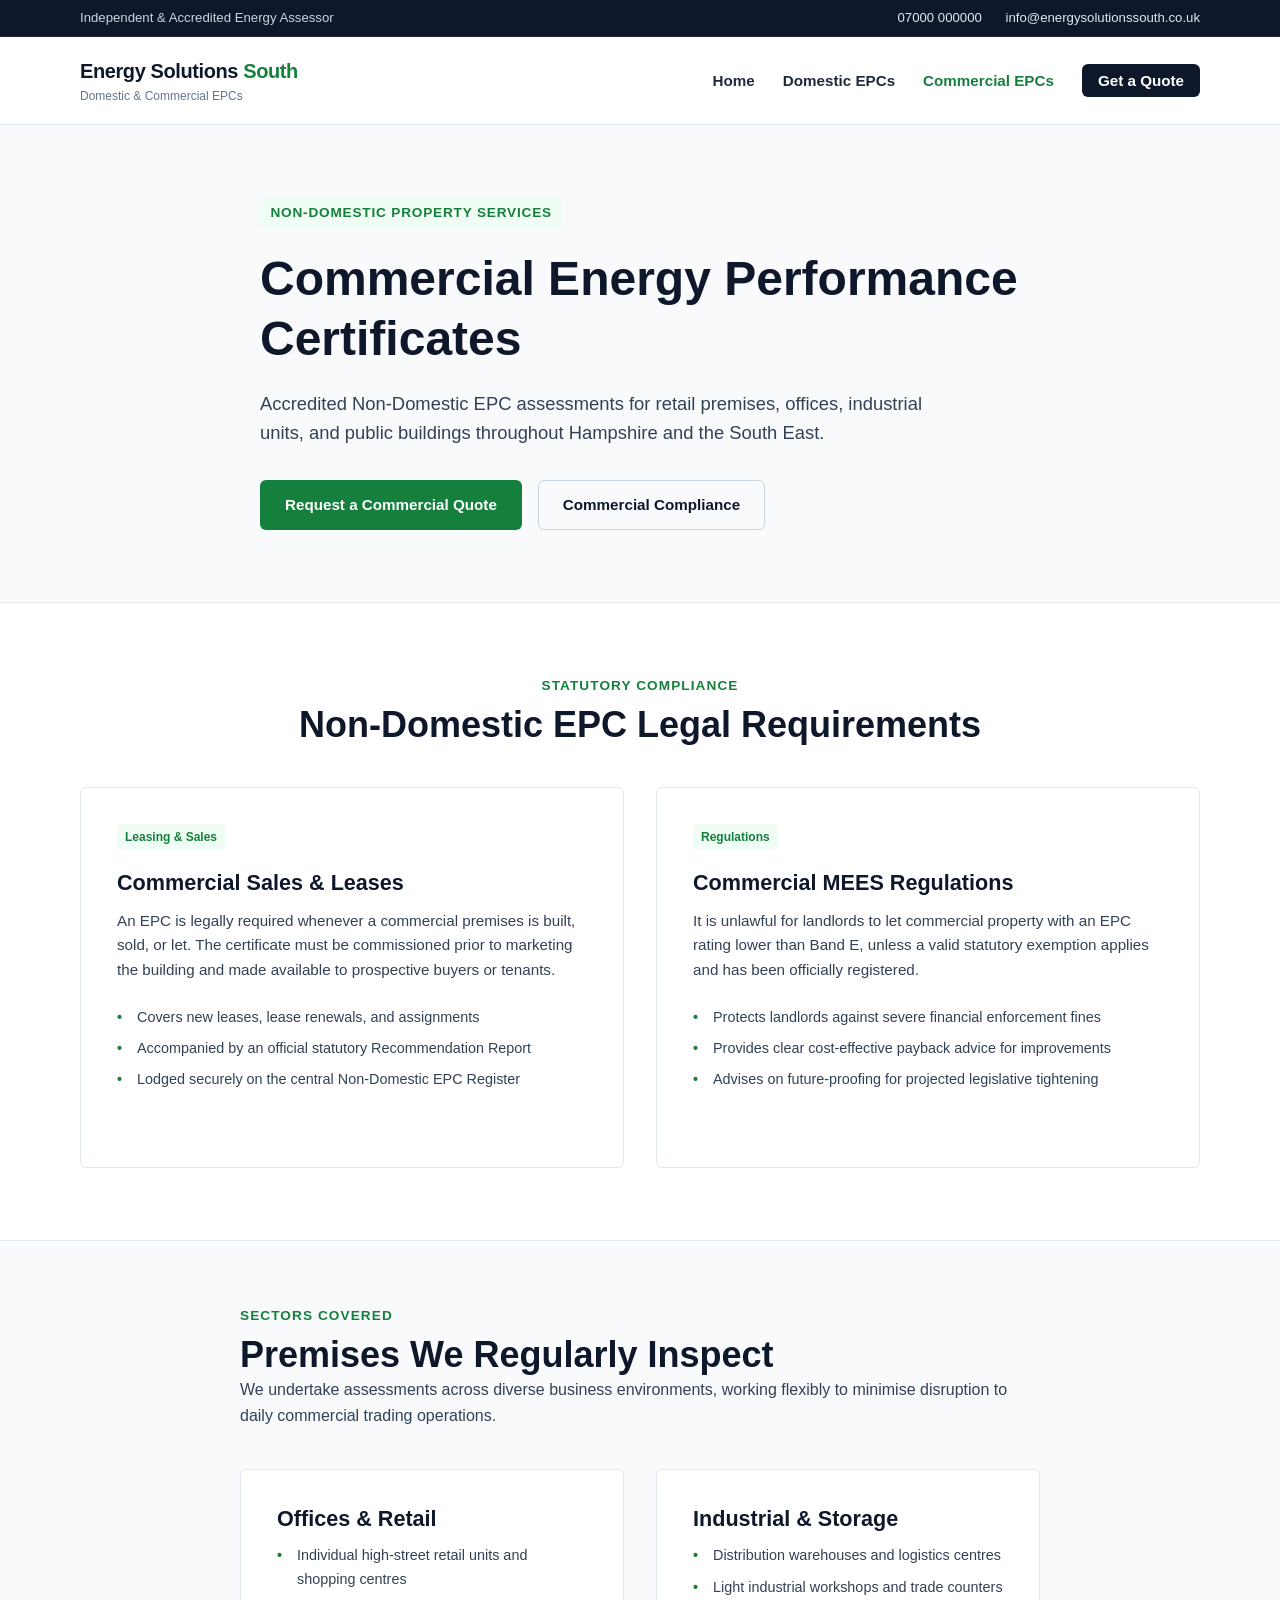
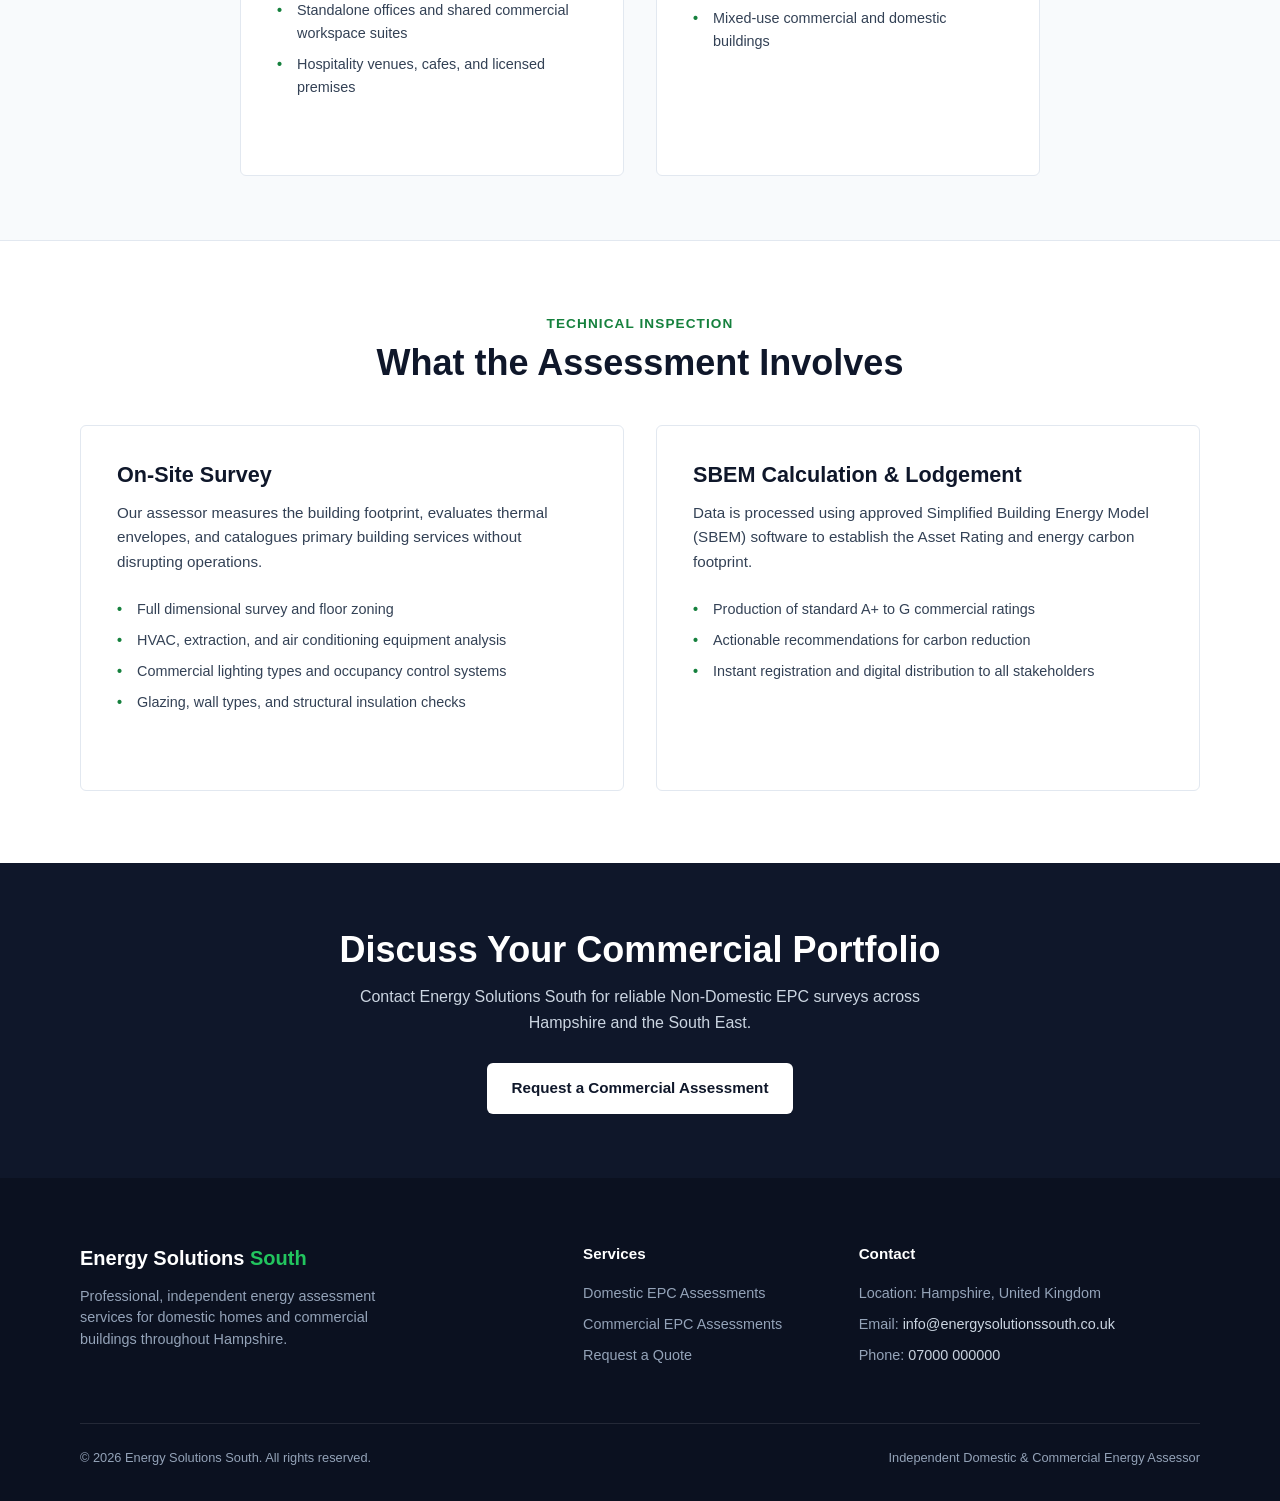
==== commercial-epc.html @ 24cbde12 "feat: initial release of Energy Solutions South website" ====
<!DOCTYPE html>
<html lang="en-GB">
<head>
  <meta charset="UTF-8">
  <meta name="viewport" content="width=device-width, initial-scale=1.0">
  <meta name="description" content="Accredited commercial and non-domestic energy assessments across Hampshire. Reliable commercial EPCs for sales, leases, and statutory MEES compliance.">
  <title>Commercial EPC Assessments | Energy Solutions South</title>
  <link rel="stylesheet" href="css/style.css">
</head>
<body>

  <!-- Top Contact Bar -->
  <div class="top-bar">
    <div class="container top-bar-content">
      <span>Independent & Accredited Energy Assessor</span>
      <div class="top-bar-links">
        <a href="tel:+440000000000">07000 000000</a>
        <a href="mailto:info@energysolutionssouth.co.uk">info@energysolutionssouth.co.uk</a>
      </div>
    </div>
  </div>

  <!-- Primary Navigation -->
  <header class="site-header">
    <div class="container nav-wrapper">
      <a href="index.html" class="brand-logo">
        <span class="brand-title">Energy Solutions <span class="brand-accent">South</span></span>
        <span class="brand-subtitle">Domestic & Commercial EPCs</span>
      </a>

      <button class="nav-toggle" id="navToggle" aria-label="Toggle navigation menu">
        <span></span>
        <span></span>
        <span></span>
      </button>

      <nav class="nav-menu" id="navMenu">
        <ul class="nav-list">
          <li><a href="index.html" class="nav-link">Home</a></li>
          <li><a href="domestic-epc.html" class="nav-link">Domestic EPCs</a></li>
          <li><a href="commercial-epc.html" class="nav-link active">Commercial EPCs</a></li>
          <li><a href="contact.html" class="nav-link nav-cta">Get a Quote</a></li>
        </ul>
      </nav>
    </div>
  </header>

  <main id="main-content">

    <!-- Page Header Hero -->
    <section class="hero">
      <div class="container hero-content">
        <p class="hero-tagline">Non-Domestic Property Services</p>
        <h1>Commercial Energy Performance Certificates</h1>
        <p class="hero-description">
          Accredited Non-Domestic EPC assessments for retail premises, offices, industrial units, and public buildings throughout Hampshire and the South East.
        </p>
        <div class="hero-actions">
          <a href="contact.html" class="btn btn-primary">Request a Commercial Quote</a>
          <a href="#compliance" class="btn btn-secondary">Commercial Compliance</a>
        </div>
      </div>
    </section>

    <!-- Commercial Legal & MEES Overview -->
    <section class="services" id="compliance">
      <div class="container">
        <div class="section-header">
          <p class="section-subtitle">Statutory Compliance</p>
          <h2>Non-Domestic EPC Legal Requirements</h2>
        </div>

        <div class="services-grid">
          <article class="service-card">
            <div class="card-tag">Leasing & Sales</div>
            <h3>Commercial Sales & Leases</h3>
            <p>
              An EPC is legally required whenever a commercial premises is built, sold, or let. The certificate must be commissioned prior to marketing the building and made available to prospective buyers or tenants.
            </p>
            <ul class="service-highlights">
              <li>Covers new leases, lease renewals, and assignments</li>
              <li>Accompanied by an official statutory Recommendation Report</li>
              <li>Lodged securely on the central Non-Domestic EPC Register</li>
            </ul>
          </article>

          <article class="service-card">
            <div class="card-tag">Regulations</div>
            <h3>Commercial MEES Regulations</h3>
            <p>
              It is unlawful for landlords to let commercial property with an EPC rating lower than Band E, unless a valid statutory exemption applies and has been officially registered.
            </p>
            <ul class="service-highlights">
              <li>Protects landlords against severe financial enforcement fines</li>
              <li>Provides clear cost-effective payback advice for improvements</li>
              <li>Advises on future-proofing for projected legislative tightening</li>
            </ul>
          </article>
        </div>
      </div>
    </section>

    <!-- Property Types Assessed -->
    <section class="coverage">
      <div class="container coverage-content">
        <div class="section-header" style="text-align: left;">
          <p class="section-subtitle">Sectors Covered</p>
          <h2>Premises We Regularly Inspect</h2>
          <p>
            We undertake assessments across diverse business environments, working flexibly to minimise disruption to daily commercial trading operations.
          </p>
        </div>

        <div class="services-grid">
          <div class="service-card" style="background: #ffffff;">
            <h3>Offices & Retail</h3>
            <ul class="service-highlights">
              <li>Individual high-street retail units and shopping centres</li>
              <li>Standalone offices and shared commercial workspace suites</li>
              <li>Hospitality venues, cafes, and licensed premises</li>
            </ul>
          </div>

          <div class="service-card" style="background: #ffffff;">
            <h3>Industrial & Storage</h3>
            <ul class="service-highlights">
              <li>Distribution warehouses and logistics centres</li>
              <li>Light industrial workshops and trade counters</li>
              <li>Mixed-use commercial and domestic buildings</li>
            </ul>
          </div>
        </div>
      </div>
    </section>

    <!-- The Commercial Assessment Scope -->
    <section class="services">
      <div class="container">
        <div class="section-header">
          <p class="section-subtitle">Technical Inspection</p>
          <h2>What the Assessment Involves</h2>
        </div>

        <div class="services-grid">
          <article class="service-card">
            <h3>On-Site Survey</h3>
            <p>
              Our assessor measures the building footprint, evaluates thermal envelopes, and catalogues primary building services without disrupting operations.
            </p>
            <ul class="service-highlights">
              <li>Full dimensional survey and floor zoning</li>
              <li>HVAC, extraction, and air conditioning equipment analysis</li>
              <li>Commercial lighting types and occupancy control systems</li>
              <li>Glazing, wall types, and structural insulation checks</li>
            </ul>
          </article>

          <article class="service-card">
            <h3>SBEM Calculation & Lodgement</h3>
            <p>
              Data is processed using approved Simplified Building Energy Model (SBEM) software to establish the Asset Rating and energy carbon footprint.
            </p>
            <ul class="service-highlights">
              <li>Production of standard A+ to G commercial ratings</li>
              <li>Actionable recommendations for carbon reduction</li>
              <li>Instant registration and digital distribution to all stakeholders</li>
            </ul>
          </article>
        </div>
      </div>
    </section>

    <!-- Bottom CTA -->
    <section class="cta-banner">
      <div class="container cta-content">
        <h2>Discuss Your Commercial Portfolio</h2>
        <p>Contact Energy Solutions South for reliable Non-Domestic EPC surveys across Hampshire and the South East.</p>
        <a href="contact.html" class="btn btn-light">Request a Commercial Assessment</a>
      </div>
    </section>

  </main>

  <!-- Site Footer -->
  <footer class="site-footer">
    <div class="container footer-grid">
      <div class="footer-col">
        <p class="footer-brand">Energy Solutions <span>South</span></p>
        <p class="footer-desc">
          Professional, independent energy assessment services for domestic homes and commercial buildings throughout Hampshire.
        </p>
      </div>

      <div class="footer-col">
        <p class="footer-heading">Services</p>
        <ul>
          <li><a href="domestic-epc.html">Domestic EPC Assessments</a></li>
          <li><a href="commercial-epc.html">Commercial EPC Assessments</a></li>
          <li><a href="contact.html">Request a Quote</a></li>
        </ul>
      </div>

      <div class="footer-col">
        <p class="footer-heading">Contact</p>
        <ul class="contact-details">
          <li>Location: Hampshire, United Kingdom</li>
          <li>Email: <a href="mailto:info@energysolutionssouth.co.uk">info@energysolutionssouth.co.uk</a></li>
          <li>Phone: <a href="tel:+440000000000">07000 000000</a></li>
        </ul>
      </div>
    </div>

    <div class="container footer-bottom">
      <p>&copy; 2026 Energy Solutions South. All rights reserved.</p>
      <p>Independent Domestic & Commercial Energy Assessor</p>
    </div>
  </footer>

  <script src="js/main.js"></script>
</body>
</html>
---- css/style.css ----
/* ==========================================================================
   Energy Solutions South - Core Stylesheet
   UK English, accessible, lightweight, modern CSS
   ========================================================================== */

:root {
  --color-primary: #0f172a;        /* Deep slate navy */
  --color-primary-light: #1e293b;  /* Elevated slate */
  --color-accent: #15803d;         /* Forest energy green */
  --color-accent-hover: #166534;   /* Darker green hover */
  --color-accent-soft: #f0fdf4;    /* Light green tint for badges */
  --color-text: #334155;           /* Readable body slate */
  --color-heading: #0f172a;        /* High-contrast headings */
  --color-bg: #ffffff;             /* Primary background */
  --color-bg-alt: #f8fafc;         /* Clean secondary background */
  --color-border: #e2e8f0;         /* Subtle structural borders */
  
  --font-sans: -apple-system, BlinkMacSystemFont, "Segoe UI", Roboto, Helvetica, Arial, sans-serif;
  --max-width: 1120px;
  --radius: 6px;
  --transition: 0.2s ease-in-out;
}

/* Reset & Base Setup */
*, *::before, *::after {
  box-sizing: border-box;
  margin: 0;
  padding: 0;
}

html {
  font-size: 100%;
  scroll-behavior: smooth;
}

body {
  font-family: var(--font-sans);
  color: var(--color-text);
  background-color: var(--color-bg);
  line-height: 1.6;
  -webkit-font-smoothing: antialiased;
}

img {
  max-width: 100%;
  height: auto;
  display: block;
}

a {
  color: inherit;
  text-decoration: none;
  transition: color var(--transition);
}

ul {
  list-style: none;
}

.container {
  width: 90%;
  max-width: var(--max-width);
  margin: 0 auto;
}

/* Section Title Standards */
.section-header {
  text-align: center;
  margin-bottom: 2.5rem;
}

.section-subtitle {
  color: var(--color-accent);
  font-weight: 700;
  text-transform: uppercase;
  font-size: 0.85rem;
  letter-spacing: 0.08em;
  margin-bottom: 0.35rem;
}

h1, h2, h3 {
  color: var(--color-heading);
  line-height: 1.25;
  font-weight: 700;
}

h1 {
  font-size: clamp(2rem, 4vw, 3rem);
  margin-bottom: 1.25rem;
}

h2 {
  font-size: clamp(1.6rem, 3vw, 2.25rem);
}

h3 {
  font-size: 1.35rem;
  margin-bottom: 0.75rem;
}

/* Button System */
.btn {
  display: inline-block;
  padding: 0.75rem 1.5rem;
  font-size: 0.95rem;
  font-weight: 600;
  border-radius: var(--radius);
  cursor: pointer;
  text-align: center;
  border: 1px solid transparent;
  transition: background-color var(--transition), border-color var(--transition), color var(--transition);
}

.btn-primary {
  background-color: var(--color-accent);
  color: #ffffff;
}

.btn-primary:hover {
  background-color: var(--color-accent-hover);
}

.btn-secondary {
  background-color: transparent;
  border-color: #cbd5e1;
  color: var(--color-primary);
}

.btn-secondary:hover {
  background-color: #f1f5f9;
  border-color: #94a3b8;
}

.btn-light {
  background-color: #ffffff;
  color: var(--color-primary);
}

.btn-light:hover {
  background-color: #f8fafc;
}

/* Top Contact Bar */
.top-bar {
  background-color: var(--color-primary);
  color: #cbd5e1;
  font-size: 0.825rem;
  padding: 0.45rem 0;
  border-bottom: 1px solid rgba(255, 255, 255, 0.08);
}

.top-bar-content {
  display: flex;
  justify-content: space-between;
  align-items: center;
  flex-wrap: wrap;
  gap: 0.5rem;
}

.top-bar-links a {
  margin-left: 1.25rem;
  color: #e2e8f0;
}

.top-bar-links a:hover {
  color: #ffffff;
  text-decoration: underline;
}

/* Primary Header */
.site-header {
  background-color: #ffffff;
  border-bottom: 1px solid var(--color-border);
  position: sticky;
  top: 0;
  z-index: 100;
}

.nav-wrapper {
  display: flex;
  align-items: center;
  justify-content: space-between;
  padding: 1.15rem 0;
}

.brand-logo {
  display: flex;
  flex-direction: column;
}

.brand-title {
  font-size: 1.25rem;
  font-weight: 800;
  color: var(--color-primary);
  letter-spacing: -0.02em;
}

.brand-accent {
  color: var(--color-accent);
}

.brand-subtitle {
  font-size: 0.75rem;
  color: #64748b;
  font-weight: 500;
}

.nav-list {
  display: flex;
  align-items: center;
  gap: 1.75rem;
}

.nav-link {
  font-size: 0.95rem;
  font-weight: 600;
  color: var(--color-primary-light);
}

.nav-link:hover,
.nav-link.active {
  color: var(--color-accent);
}

.nav-cta {
  background-color: var(--color-primary);
  color: #ffffff !important;
  padding: 0.5rem 1rem;
  border-radius: var(--radius);
}

.nav-cta:hover {
  background-color: var(--color-primary-light);
}

.nav-toggle {
  display: none;
  background: none;
  border: none;
  cursor: pointer;
  flex-direction: column;
  gap: 5px;
}

.nav-toggle span {
  width: 24px;
  height: 2px;
  background-color: var(--color-primary);
}

/* Hero Section */
.hero {
  background-color: var(--color-bg-alt);
  padding: 4.5rem 0;
  border-bottom: 1px solid var(--color-border);
}

.hero-content {
  max-width: 760px;
}

.hero-tagline {
  display: inline-block;
  font-size: 0.85rem;
  font-weight: 700;
  text-transform: uppercase;
  letter-spacing: 0.06em;
  color: var(--color-accent);
  background-color: var(--color-accent-soft);
  padding: 0.3rem 0.65rem;
  border-radius: var(--radius);
  margin-bottom: 1.25rem;
}

.hero-description {
  font-size: 1.15rem;
  color: var(--color-text);
  margin-bottom: 2rem;
  max-width: 680px;
}

.hero-actions {
  display: flex;
  gap: 1rem;
  flex-wrap: wrap;
}

/* Trust Bar */
.trust-bar {
  background-color: #ffffff;
  padding: 2rem 0;
  border-bottom: 1px solid var(--color-border);
}

.trust-grid {
  display: grid;
  grid-template-columns: repeat(auto-fit, minmax(250px, 1fr));
  gap: 2rem;
}

.trust-item {
  display: flex;
  align-items: flex-start;
  gap: 1rem;
}

.trust-icon {
  font-size: 1.3rem;
  color: var(--color-accent);
  line-height: 1.2;
}

.trust-item strong {
  display: block;
  color: var(--color-heading);
  font-size: 0.95rem;
}

.trust-item p {
  font-size: 0.85rem;
  color: #64748b;
  margin-top: 0.15rem;
}

/* Services Section */
.services {
  padding: 4.5rem 0;
  background-color: #ffffff;
}

.services-grid {
  display: grid;
  grid-template-columns: repeat(auto-fit, minmax(320px, 1fr));
  gap: 2rem;
}

.service-card {
  border: 1px solid var(--color-border);
  border-radius: var(--radius);
  padding: 2.25rem;
  background-color: #ffffff;
  display: flex;
  flex-direction: column;
  transition: transform var(--transition), box-shadow var(--transition);
}

.service-card:hover {
  transform: translateY(-2px);
  box-shadow: 0 10px 25px -5px rgba(0, 0, 0, 0.05);
}

.service-card-highlight {
  border-color: #cbd5e1;
  background-color: var(--color-bg-alt);
}

.card-tag {
  align-self: flex-start;
  font-size: 0.75rem;
  font-weight: 700;
  color: var(--color-accent);
  background-color: var(--color-accent-soft);
  padding: 0.2rem 0.5rem;
  border-radius: 4px;
  margin-bottom: 1.25rem;
}

.service-card p {
  font-size: 0.95rem;
  margin-bottom: 1.5rem;
}

.service-highlights {
  margin-bottom: 2rem;
  flex-grow: 1;
}

.service-highlights li {
  position: relative;
  padding-left: 1.25rem;
  font-size: 0.9rem;
  margin-bottom: 0.5rem;
  color: var(--color-text);
}

.service-highlights li::before {
  content: "•";
  position: absolute;
  left: 0;
  color: var(--color-accent);
  font-weight: bold;
}

.card-link {
  font-size: 0.95rem;
  font-weight: 700;
  color: var(--color-accent);
}

.card-link:hover {
  color: var(--color-accent-hover);
  text-decoration: underline;
}

/* Coverage Section */
.coverage {
  padding: 4rem 0;
  background-color: var(--color-bg-alt);
  border-top: 1px solid var(--color-border);
  border-bottom: 1px solid var(--color-border);
}

.coverage-content {
  max-width: 800px;
}

.coverage-text p {
  margin-top: 0.75rem;
  margin-bottom: 1.5rem;
}

.coverage-pills {
  display: flex;
  flex-wrap: wrap;
  gap: 0.6rem;
}

.coverage-pills span {
  background-color: #ffffff;
  border: 1px solid var(--color-border);
  padding: 0.4rem 0.9rem;
  border-radius: 20px;
  font-size: 0.85rem;
  font-weight: 600;
  color: var(--color-primary-light);
}

/* Call to Action Banner */
.cta-banner {
  background-color: var(--color-primary);
  color: #ffffff;
  padding: 4rem 0;
  text-align: center;
}

.cta-content h2 {
  color: #ffffff;
  margin-bottom: 0.75rem;
}

.cta-content p {
  color: #cbd5e1;
  max-width: 580px;
  margin: 0 auto 1.75rem auto;
}

/* Footer */
.site-footer {
  background-color: #0b1120;
  color: #94a3b8;
  padding: 4rem 0 2rem 0;
}

.footer-grid {
  display: grid;
  grid-template-columns: 2fr 1fr 1.5fr;
  gap: 3rem;
  padding-bottom: 3rem;
  border-bottom: 1px solid rgba(255, 255, 255, 0.1);
}

.footer-brand {
  font-size: 1.25rem;
  font-weight: 800;
  color: #ffffff;
  margin-bottom: 0.75rem;
}

.footer-brand span {
  color: #22c55e;
}

.footer-desc {
  font-size: 0.9rem;
  line-height: 1.5;
  max-width: 320px;
}

.footer-heading {
  color: #ffffff;
  font-size: 0.95rem;
  font-weight: 700;
  margin-bottom: 1rem;
}

.footer-col ul li {
  font-size: 0.9rem;
  margin-bottom: 0.5rem;
}

.footer-col ul a:hover {
  color: #ffffff;
}

.contact-details li a {
  color: #cbd5e1;
}

.footer-bottom {
  display: flex;
  justify-content: space-between;
  align-items: center;
  font-size: 0.8rem;
  padding-top: 1.5rem;
  flex-wrap: wrap;
  gap: 0.5rem;
}

/* Responsive Styles */
@media (max-width: 768px) {
  .nav-toggle {
    display: flex;
  }

  .nav-menu {
    display: none;
    position: absolute;
    top: 100%;
    left: 0;
    width: 100%;
    background-color: #ffffff;
    border-bottom: 1px solid var(--color-border);
    padding: 1.5rem 0;
  }

  .nav-menu.is-active {
    display: block;
  }

  .nav-list {
    flex-direction: column;
    gap: 1.25rem;
    align-items: flex-start;
    padding: 0 5%;
  }

  .footer-grid {
    grid-template-columns: 1fr;
    gap: 2rem;
  }

  .top-bar-content {
    justify-content: center;
    text-align: center;
  }

  .top-bar-links {
    display: flex;
    gap: 1rem;
  }

  .top-bar-links a {
    margin-left: 0;
  }
}
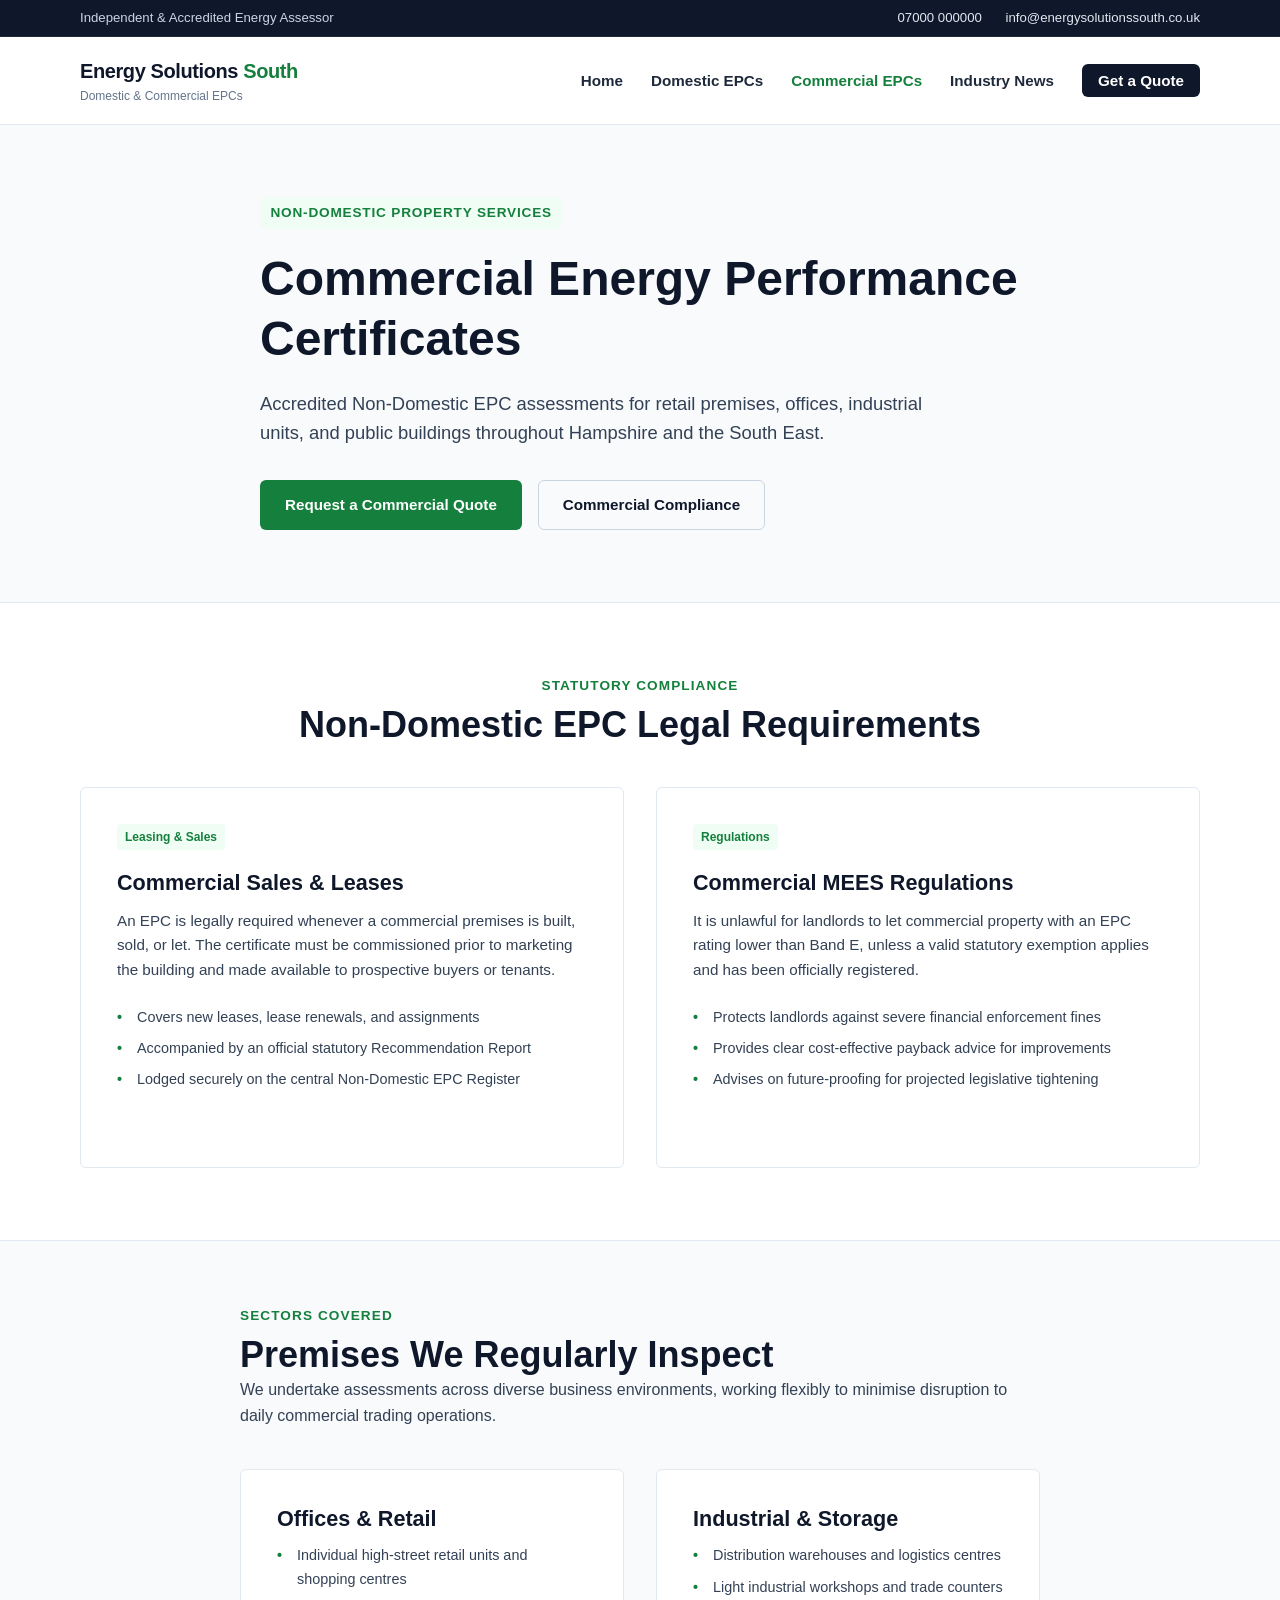
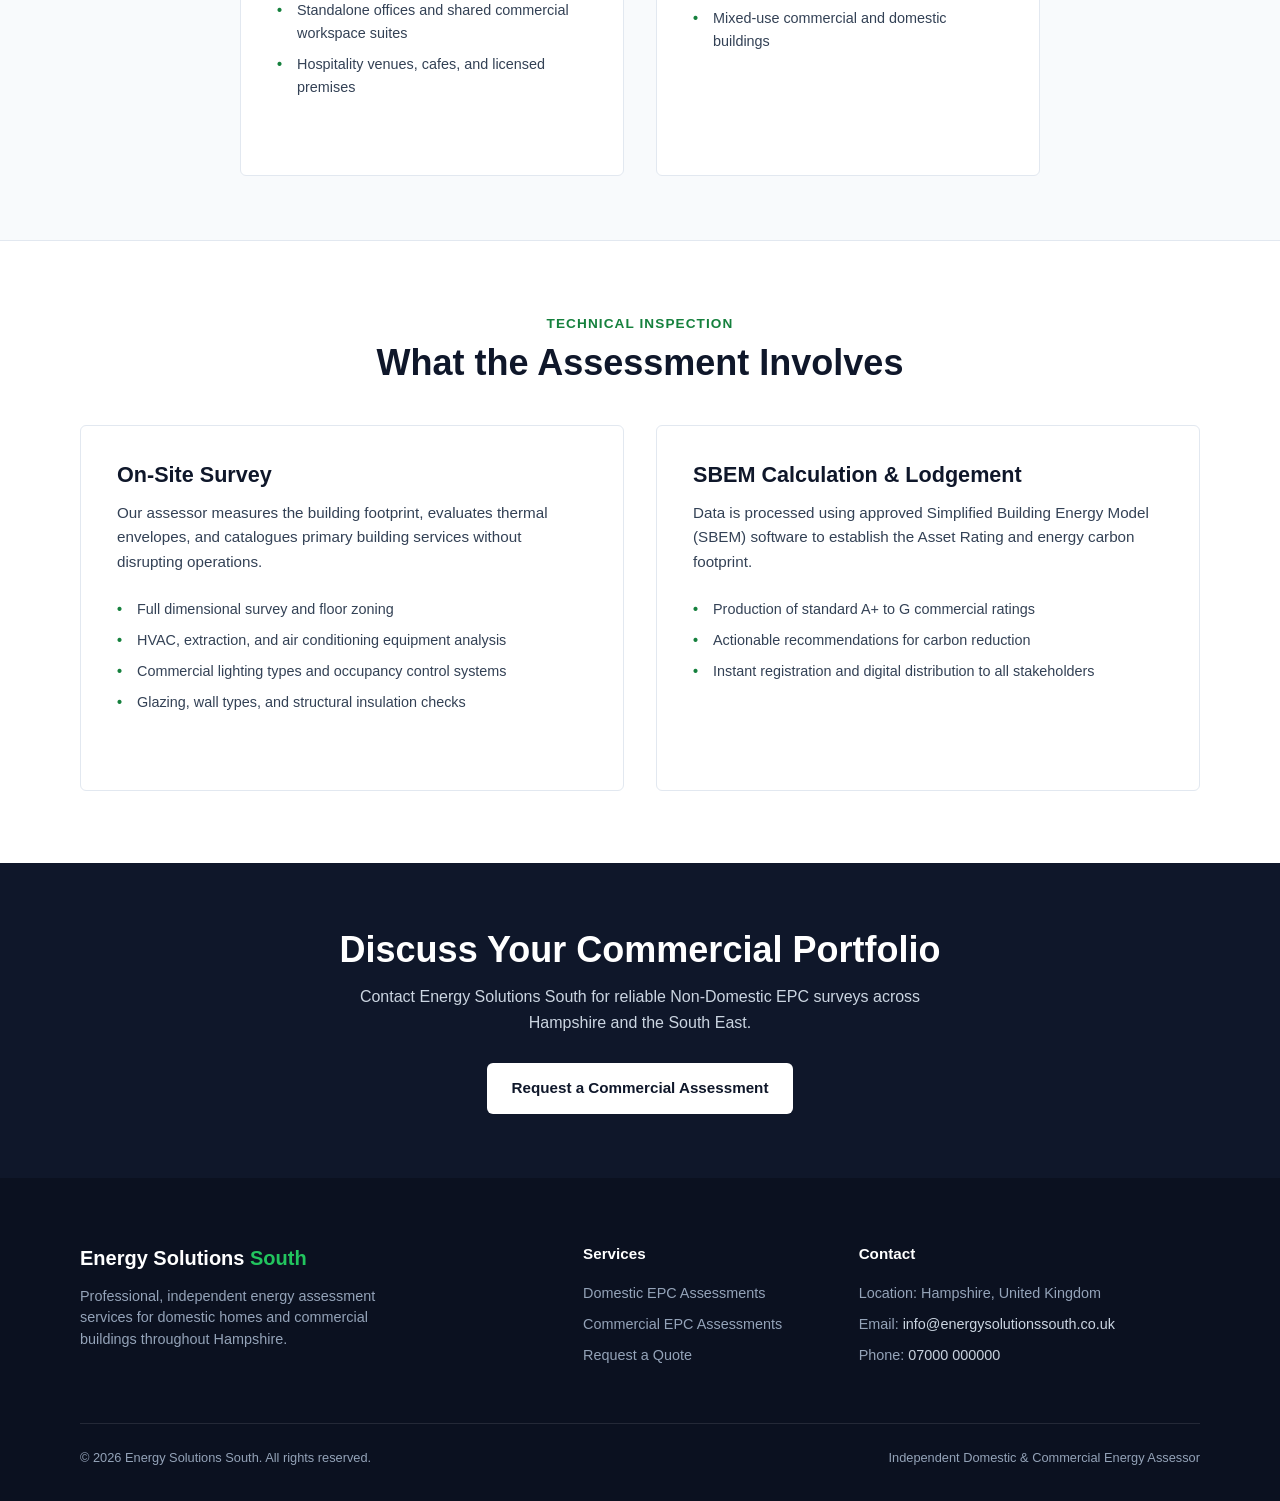
==== commit db7e9bc9: "feat: add curated industry news page and update navigation" ====
--- a/commercial-epc.html
+++ b/commercial-epc.html
@@ -39,6 +39,7 @@
           <li><a href="index.html" class="nav-link">Home</a></li>
           <li><a href="domestic-epc.html" class="nav-link">Domestic EPCs</a></li>
           <li><a href="commercial-epc.html" class="nav-link active">Commercial EPCs</a></li>
+          <li><a href="news.html" class="nav-link">Industry News</a></li>
           <li><a href="contact.html" class="nav-link nav-cta">Get a Quote</a></li>
         </ul>
       </nav>
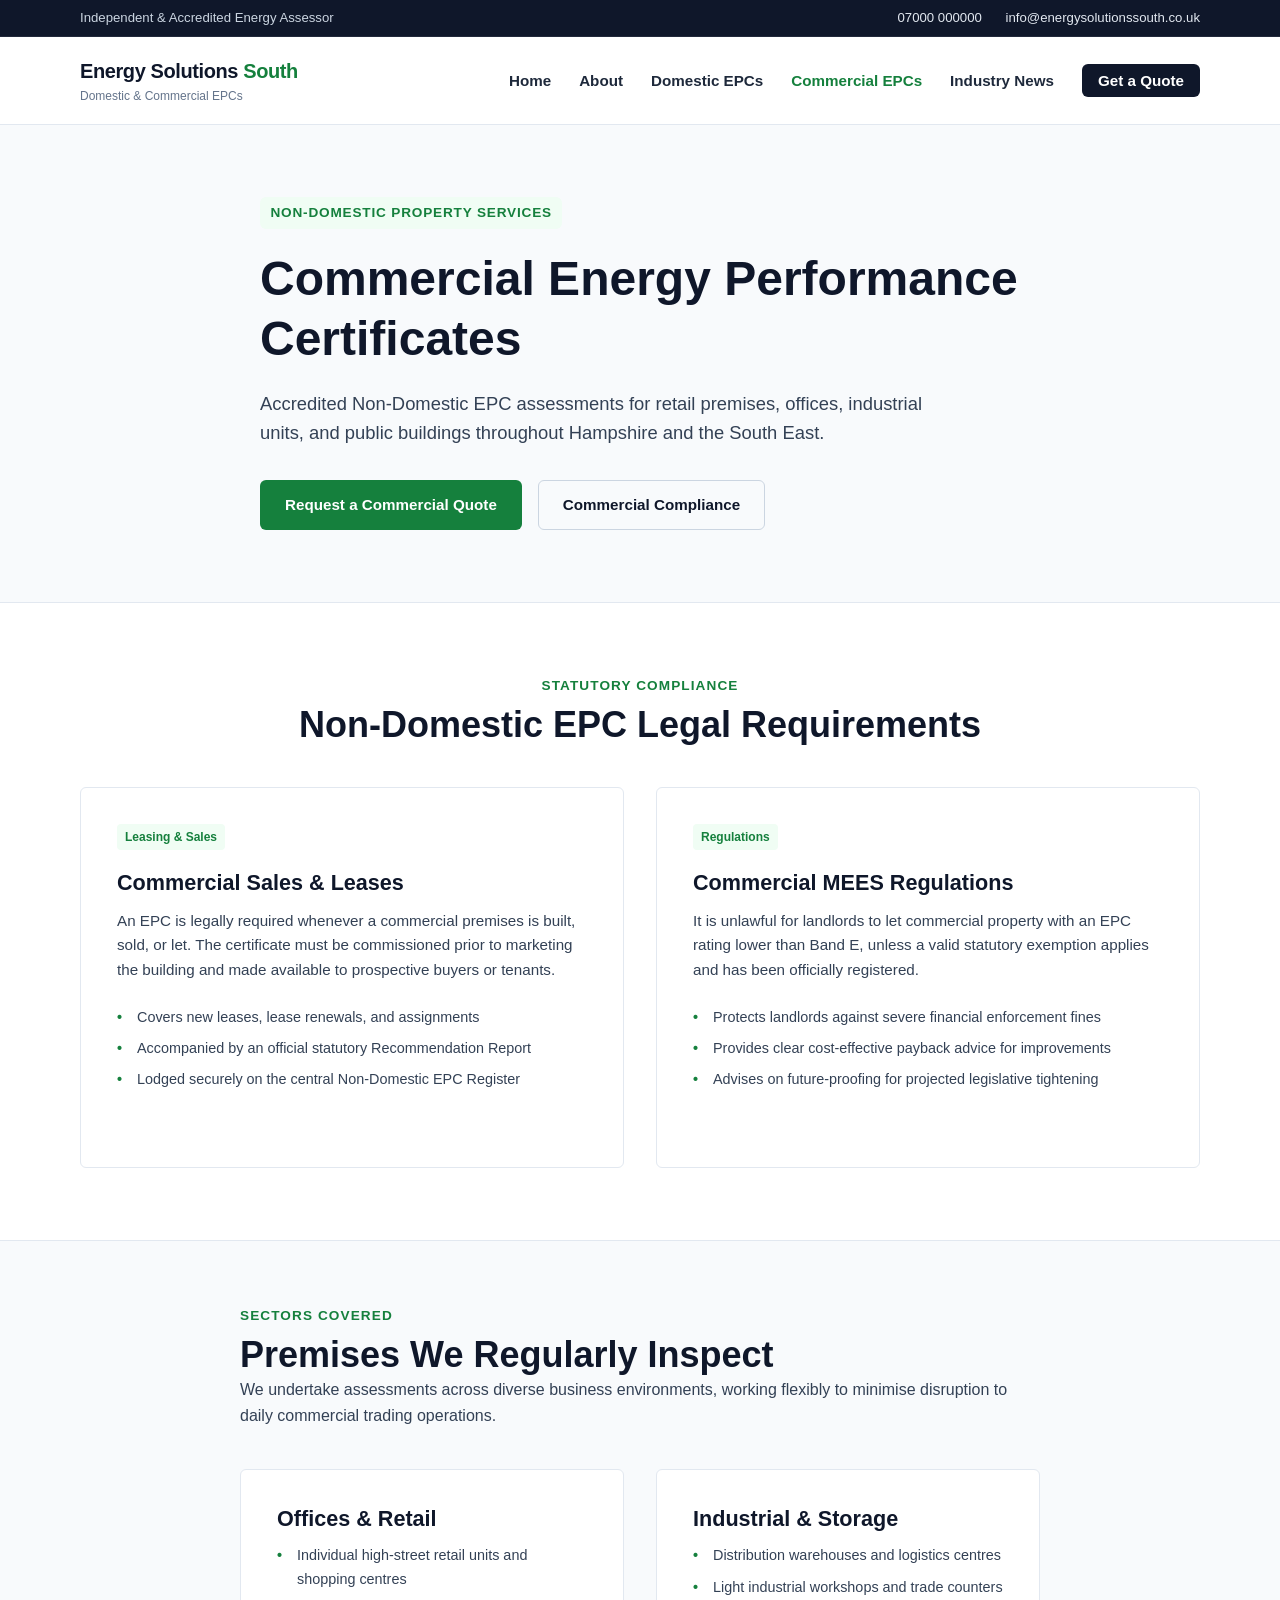
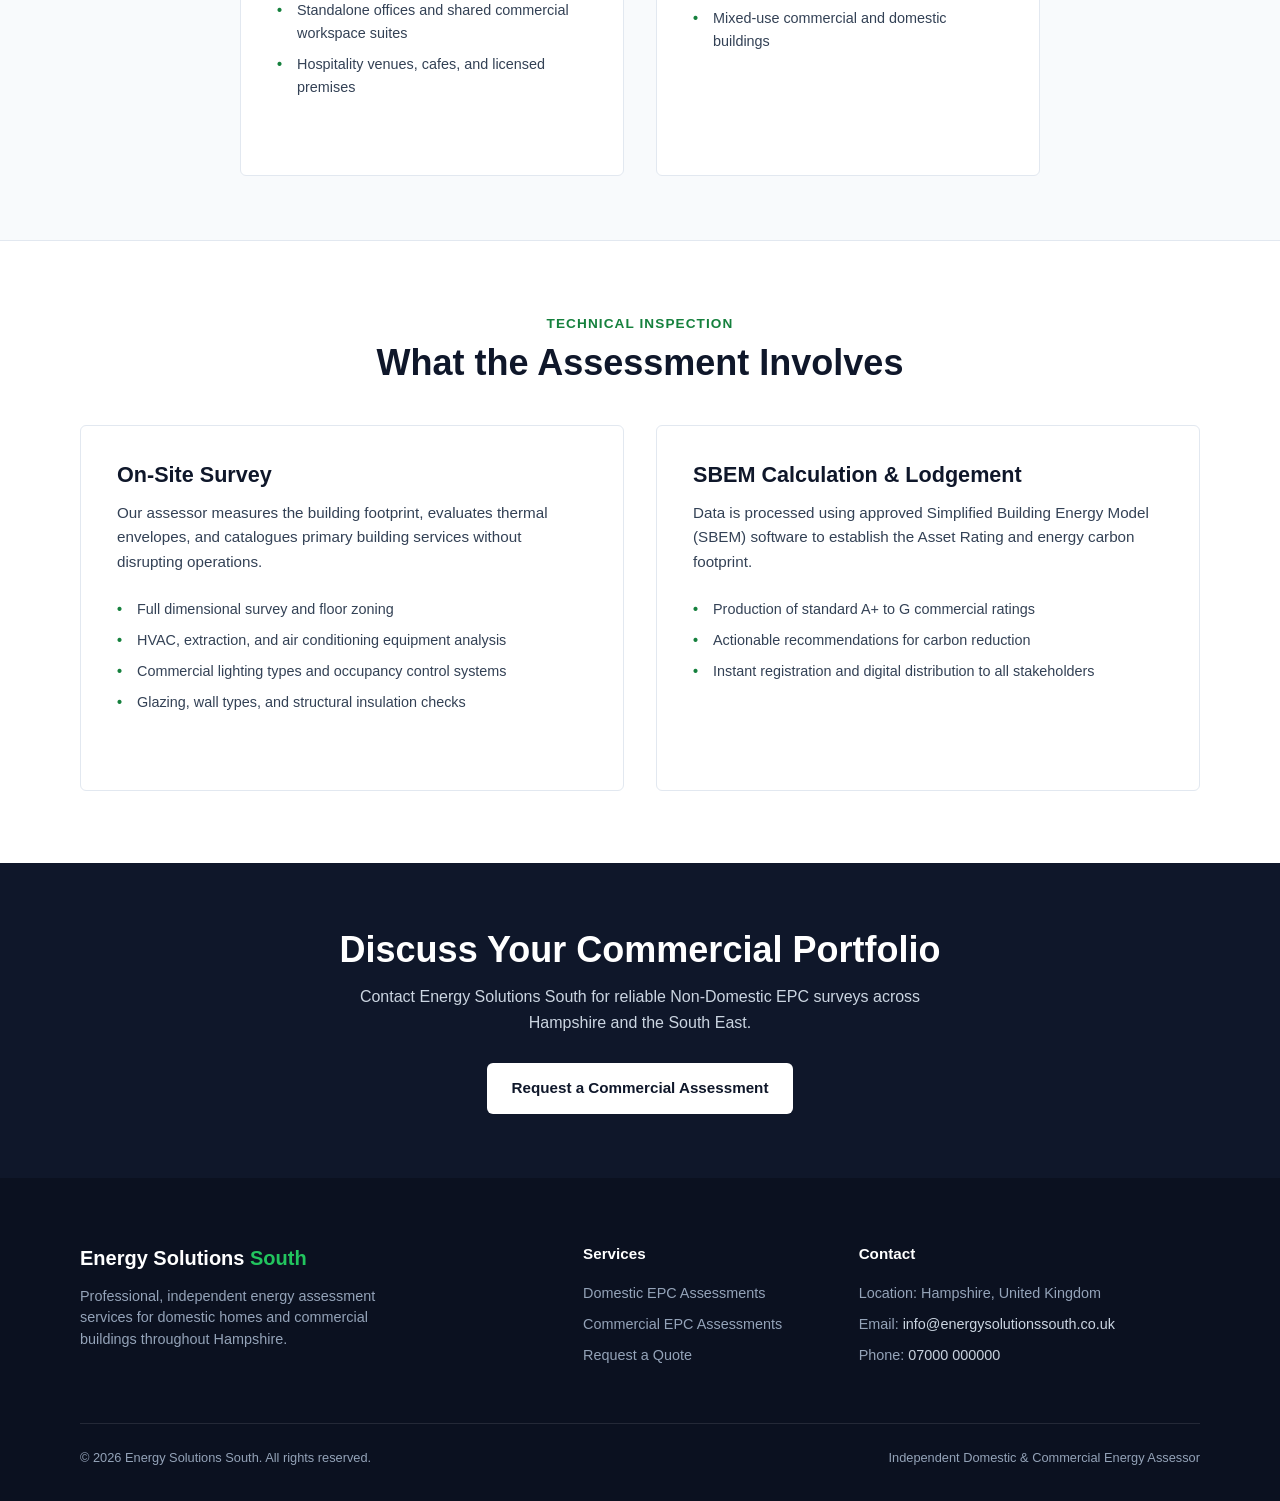
==== commit c84e19da: "fix: sync nav issues" ====
--- a/commercial-epc.html
+++ b/commercial-epc.html
@@ -37,6 +37,7 @@
       <nav class="nav-menu" id="navMenu">
         <ul class="nav-list">
           <li><a href="index.html" class="nav-link">Home</a></li>
+          <li><a href="index.html#about" class="nav-link">About</a></li>
           <li><a href="domestic-epc.html" class="nav-link">Domestic EPCs</a></li>
           <li><a href="commercial-epc.html" class="nav-link active">Commercial EPCs</a></li>
           <li><a href="news.html" class="nav-link">Industry News</a></li>
--- a/css/style.css
+++ b/css/style.css
@@ -516,7 +516,7 @@
   gap: 0.5rem;
 }
 
-/* Responsive Styles */
+/* Responsive Navigation & Mobile Layout */
 @media (max-width: 768px) {
   .nav-toggle {
     display: flex;
@@ -563,3 +563,80 @@
     margin-left: 0;
   }
 }
+
+/* ==========================================================================
+   Parallax Background & Glassmorphic Card Styles
+   ========================================================================== */
+
+/* Fixed photographic background containers */
+.parallax-section {
+  position: relative;
+  background-attachment: fixed;
+  background-position: center;
+  background-repeat: no-repeat;
+  background-size: cover;
+  padding: 5rem 0;
+  background-color: transparent !important;
+}
+
+/* Background image variants */
+.bg-domestic {
+  background-image: url('https://images.unsplash.com/photo-1600585154340-be6161a56a0c?auto=format&fit=crop&w=1920&q=80') !important;
+}
+
+.bg-commercial {
+  background-image: url('https://images.unsplash.com/photo-1486406146926-c627a92ad1ab?auto=format&fit=crop&w=1920&q=80') !important;
+}
+
+/* Darkening overlay so white text remains accessible and readable */
+.parallax-section::before {
+  content: "";
+  position: absolute;
+  top: 0;
+  left: 0;
+  right: 0;
+  bottom: 0;
+  background: rgba(15, 23, 42, 0.65);
+  z-index: 1;
+}
+
+/* Ensure content sits above the tint overlay */
+.parallax-section .container {
+  position: relative;
+  z-index: 2;
+}
+
+/* Glassmorphism translucent cards */
+.glass-panel {
+  background: rgba(255, 255, 255, 0.90);
+  backdrop-filter: blur(12px);
+  -webkit-backdrop-filter: blur(12px);
+  border: 1px solid rgba(255, 255, 255, 0.4);
+  border-radius: var(--radius);
+  box-shadow: 0 8px 32px 0 rgba(0, 0, 0, 0.25);
+  padding: 2.5rem;
+}
+
+.glass-card {
+  background: rgba(255, 255, 255, 0.88);
+  backdrop-filter: blur(8px);
+  -webkit-backdrop-filter: blur(8px);
+  border: 1px solid rgba(255, 255, 255, 0.6);
+  border-radius: var(--radius);
+  box-shadow: 0 10px 25px rgba(0, 0, 0, 0.15);
+  transition: transform 0.2s ease, box-shadow 0.2s ease;
+}
+
+.glass-card:hover {
+  transform: translateY(-4px);
+  background: rgba(255, 255, 255, 0.96);
+  box-shadow: 0 14px 30px rgba(0, 0, 0, 0.22);
+}
+
+/* Mobile safeguard: iOS Safari does not support background-attachment: fixed smoothly */
+@media (max-width: 768px) {
+  .parallax-section {
+    background-attachment: scroll;
+    padding: 3.5rem 0;
+  }
+}
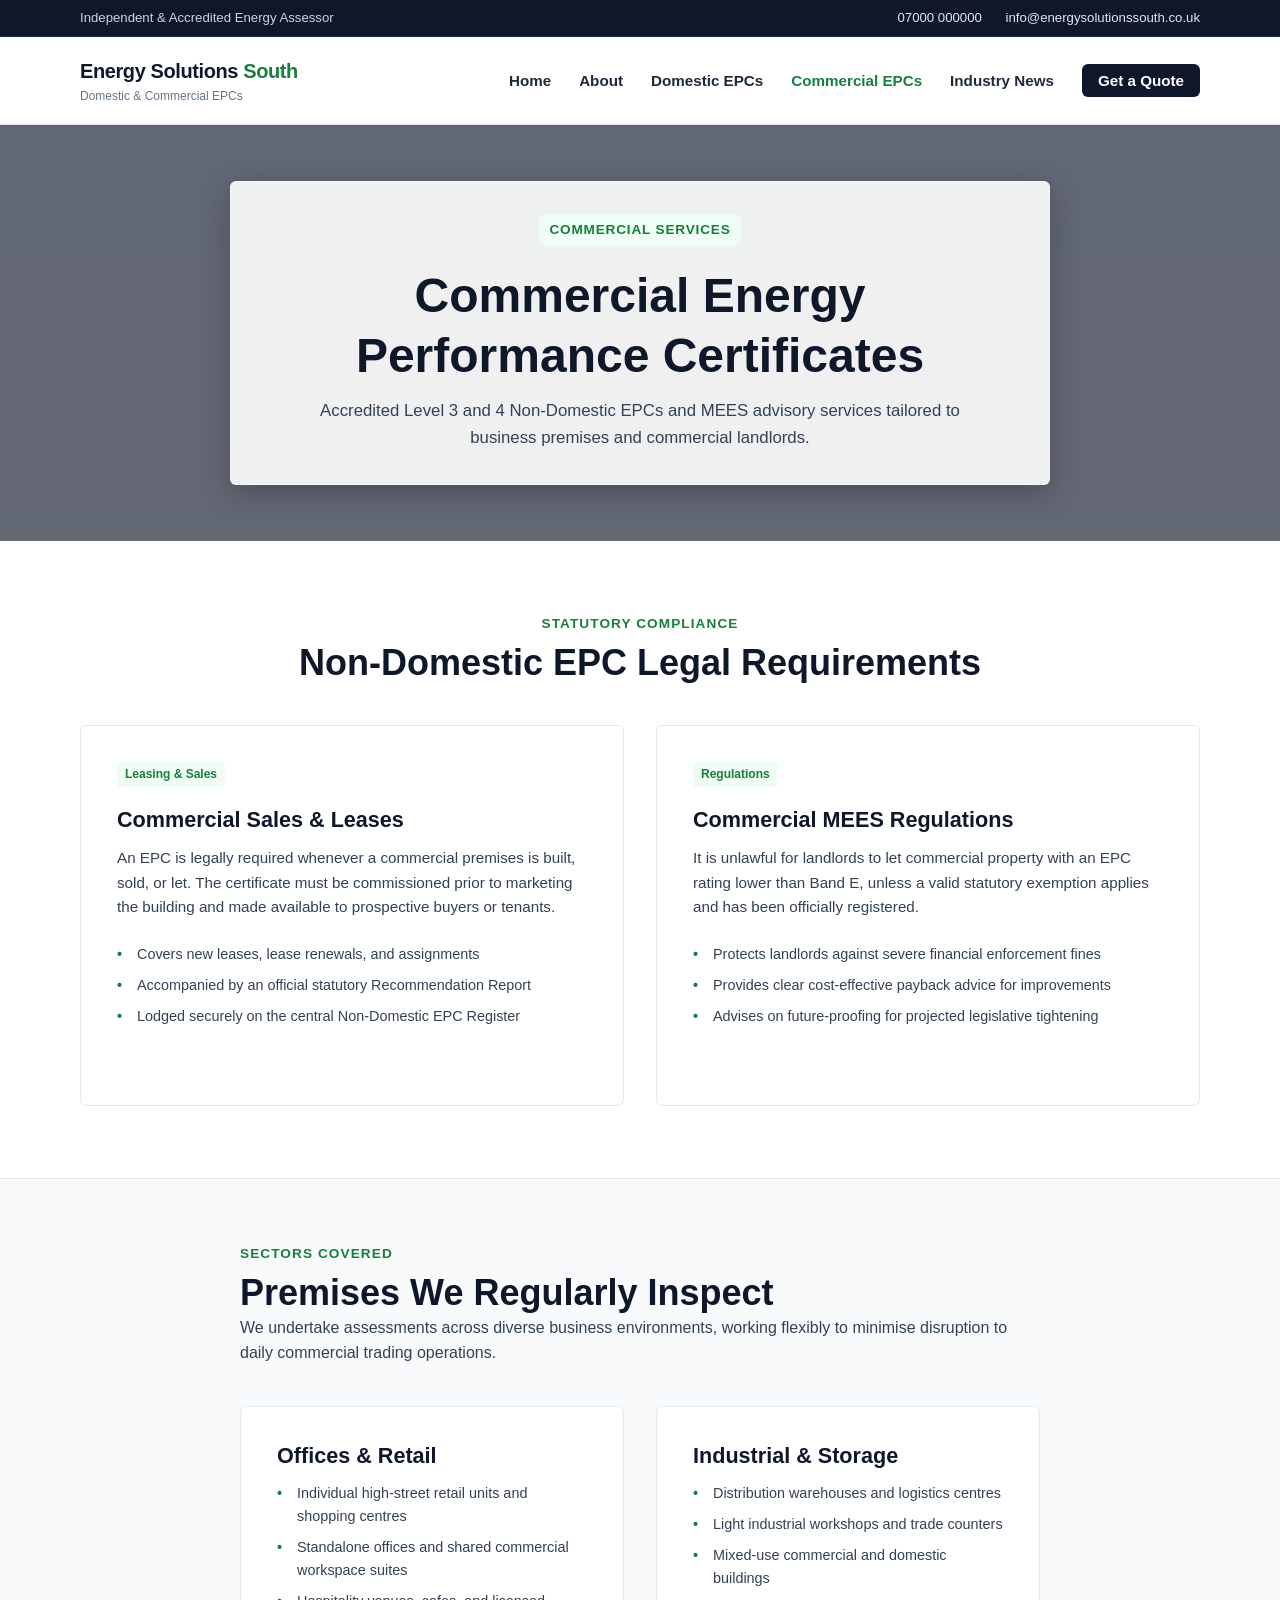
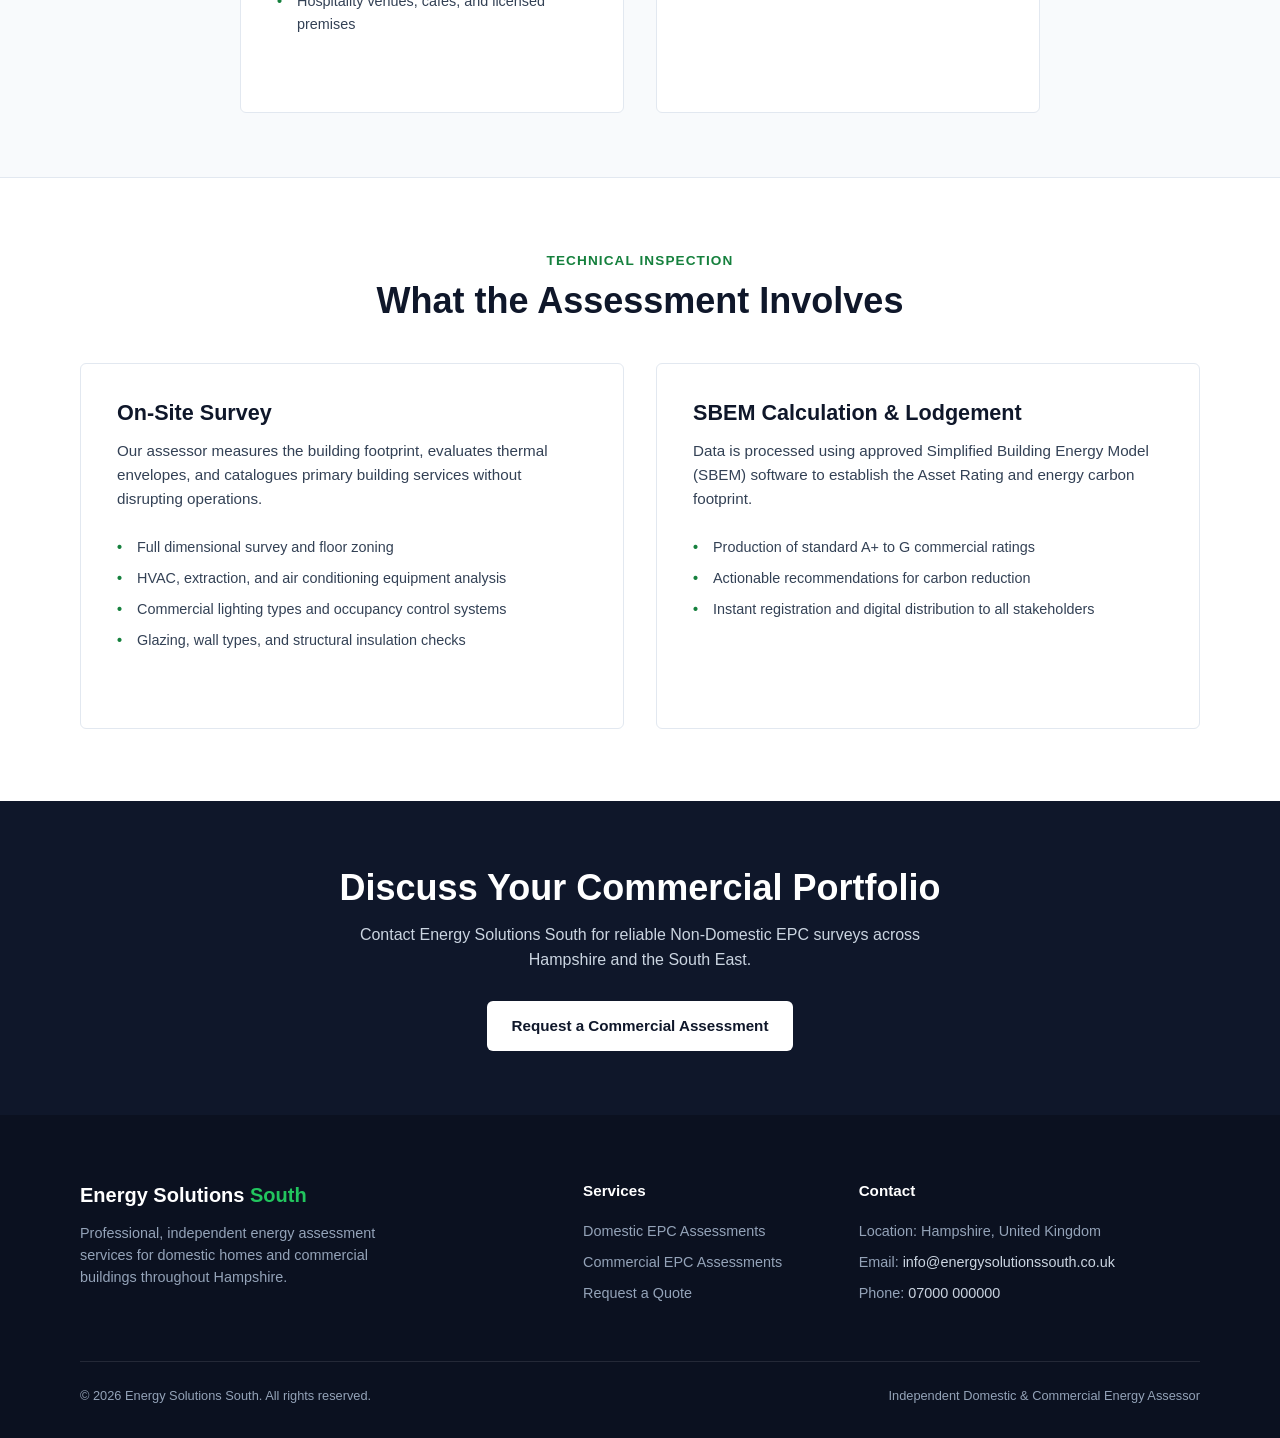
==== commit dde98044: "Style: apply subtle parallax banners to domestic and commercial" ====
--- a/commercial-epc.html
+++ b/commercial-epc.html
@@ -49,17 +49,15 @@
 
   <main id="main-content">
 
-    <!-- Page Header Hero -->
-    <section class="hero">
-      <div class="container hero-content">
-        <p class="hero-tagline">Non-Domestic Property Services</p>
-        <h1>Commercial Energy Performance Certificates</h1>
-        <p class="hero-description">
-          Accredited Non-Domestic EPC assessments for retail premises, offices, industrial units, and public buildings throughout Hampshire and the South East.
-        </p>
-        <div class="hero-actions">
-          <a href="contact.html" class="btn btn-primary">Request a Commercial Quote</a>
-          <a href="#compliance" class="btn btn-secondary">Commercial Compliance</a>
+    <!-- Compact Parallax Hero -->
+    <section class="parallax-section bg-commercial parallax-hero-compact">
+      <div class="container">
+        <div class="glass-panel">
+          <span class="hero-tagline">Commercial Services</span>
+          <h1 style="margin-bottom: 0.75rem;">Commercial Energy Performance Certificates</h1>
+          <p style="font-size: 1.05rem; color: var(--color-text); margin: 0 auto; max-width: 640px;">
+            Accredited Level 3 and 4 Non-Domestic EPCs and MEES advisory services tailored to business premises and commercial landlords.
+          </p>
         </div>
       </div>
     </section>
--- a/css/style.css
+++ b/css/style.css
@@ -640,3 +640,15 @@
     padding: 3.5rem 0;
   }
 }
+
+/* Compact Parallax Header for Sub-pages */
+.parallax-hero-compact {
+  padding: 3.5rem 0;
+}
+
+.parallax-hero-compact .glass-panel {
+  max-width: 820px;
+  margin: 0 auto;
+  padding: 2rem 2.5rem;
+  text-align: center;
+}
